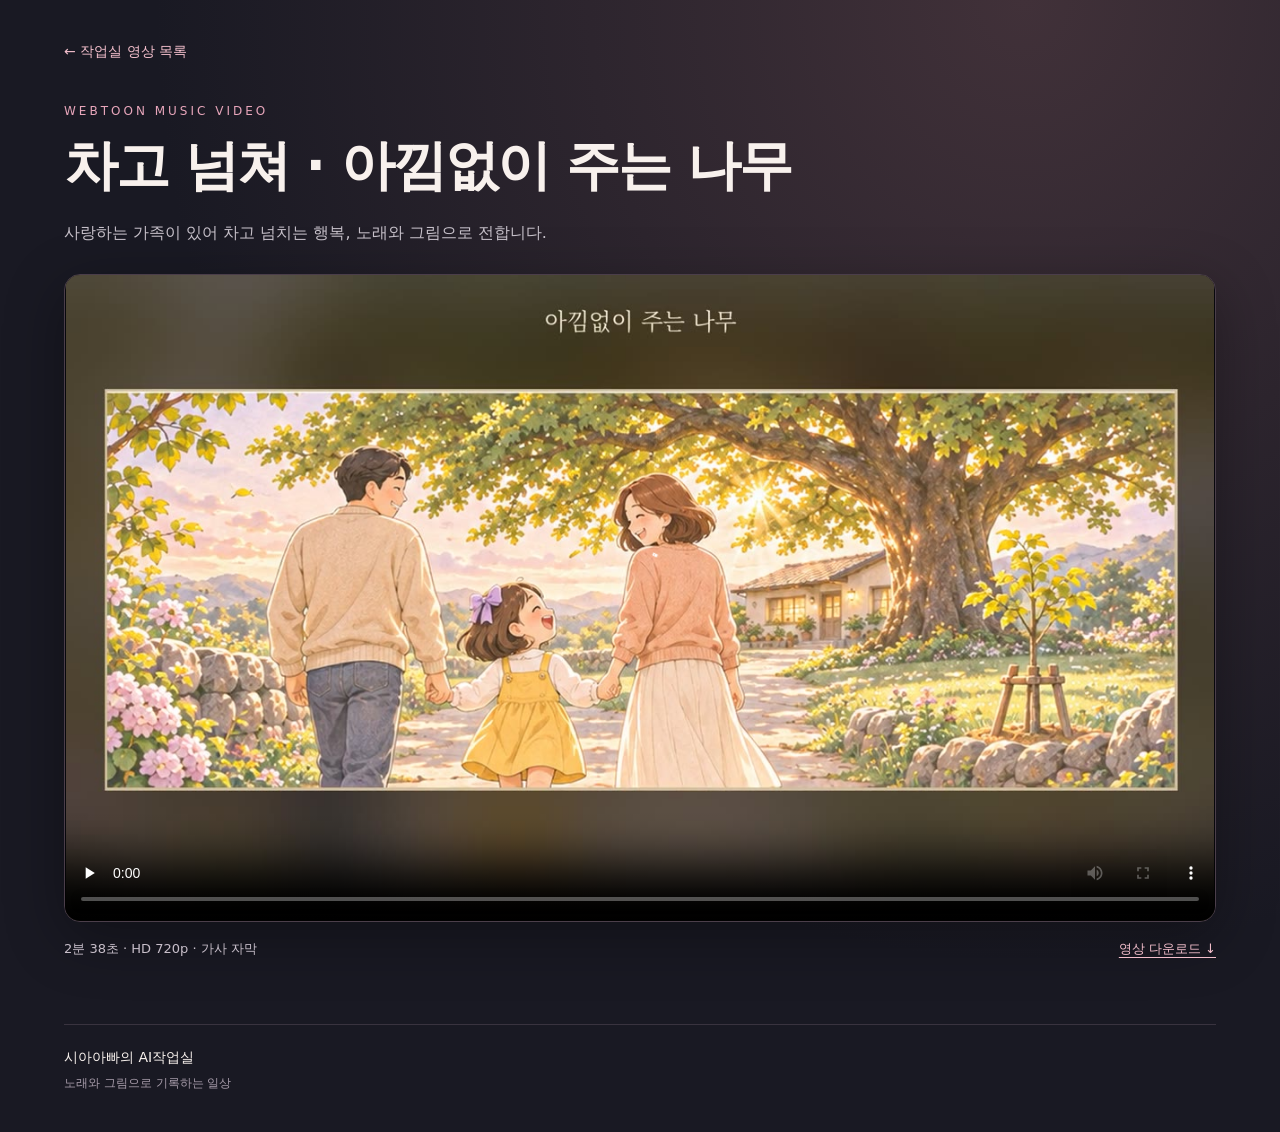
==== videos/overflowing/index.html @ 5802d0f3 "Add 차고 넘쳐 family lyric video with playback and download page" ====
<!doctype html>
<html lang="ko">
<head>
<meta charset="utf-8">
<meta http-equiv="Content-Security-Policy" content="default-src 'none'; script-src 'self'; style-src 'self'; img-src 'self'; media-src 'self'; base-uri 'none'; object-src 'none'; form-action 'none'; upgrade-insecure-requests">
<meta name="viewport" content="width=device-width,initial-scale=1">
<meta name="referrer" content="no-referrer">
<meta name="theme-color" content="#191923">
<title>차고 넘쳐 · 아낌없이 주는 나무 · 웹툰 뮤직비디오 | 시아아빠의 AI작업실</title>
<meta name="description" content="가족과 함께하는 일상의 행복을 노래와 웹툰, 가사 자막으로 담은 뮤직비디오.">
<meta property="og:title" content="차고 넘쳐 · 아낌없이 주는 나무 · 웹툰 뮤직비디오">
<meta property="og:description" content="가족과 함께하는 일상의 행복을 노래와 웹툰으로 만나보세요.">
<meta property="og:image" content="https://tkooya-09.github.io/assets/video/overflowing-poster.jpg">
<meta property="og:url" content="https://tkooya-09.github.io/videos/overflowing/">
<meta property="og:type" content="video.other">
<link rel="stylesheet" href="../../assets/app/video.css">
<script defer src="../../assets/app/video.js"></script>
</head>
<body><main>
<a class="back" href="../../#video">← 작업실 영상 목록</a>
<div class="heading"><p class="eyebrow">WEBTOON MUSIC VIDEO</p><h1>차고 넘쳐 · 아낌없이 주는 나무</h1><p>사랑하는 가족이 있어 차고 넘치는 행복, 노래와 그림으로 전합니다.</p></div>
<div class="player"><video id="video" controls playsinline preload="none" poster="../../assets/video/overflowing-poster.jpg" aria-label="차고 넘쳐 · 아낌없이 주는 나무 웹툰 뮤직비디오"><source src="../../assets/video/overflowing-webtoon.mp4" type="video/mp4">이 브라우저에서는 영상을 재생할 수 없습니다. 아래 영상 파일 열기를 이용해 주세요.</video></div>
<p id="playback-status" role="status"></p>
<div class="details"><span>2분 38초 · HD 720p · 가사 자막</span><a href="../../assets/video/overflowing-webtoon.mp4" download="차고넘쳐_웹툰_뮤직비디오.mp4">영상 다운로드 ↓</a></div>
<footer>시아아빠의 AI작업실 <span>노래와 그림으로 기록하는 일상</span></footer>
</main></body></html>
---- assets/app/video.css ----
:root{color-scheme:dark;font-family:system-ui,-apple-system,"Noto Sans KR",sans-serif;background:#191923;color:#f8f1ed}*{box-sizing:border-box}body{margin:0;background:radial-gradient(ellipse at 80% 0,#413139,transparent 60%);min-height:100svh}main{max-width:1200px;margin:0 auto;padding:30px 24px 40px;min-width:0}a{color:#f3bfcc;text-underline-offset:4px}.back{display:inline-flex;align-items:center;min-height:44px;text-decoration:none;font-size:14px}.heading{margin:30px 0 26px}.eyebrow{color:#e8a6bb;font-size:12px;letter-spacing:3px}h1{font-size:clamp(34px,6vw,54px);letter-spacing:-2px;margin:8px 0 14px}.heading>p:last-child{color:#c6c0c9;line-height:1.8}.player{aspect-ratio:16/9;border-radius:16px;overflow:hidden;background:#08080d;border:1px solid #4b3e4a;box-shadow:0 16px 60px #0005}video{display:block;width:100%;height:100%;object-fit:contain}#playback-status:empty{display:none}#playback-status{line-height:1.7;color:#ffd5df}.details{display:flex;justify-content:space-between;gap:16px;flex-wrap:wrap;margin-top:18px;font-size:13px;color:#c8bfca}.details a{min-height:44px;display:inline-flex;align-items:flex-start}footer{margin-top:40px;padding-top:24px;border-top:1px solid #39333f;font-size:14px}footer span{display:block;color:#a79caa;font-size:12px;margin-top:8px}@media(max-width:600px){main{padding:16px}.heading{margin:18px 0}.heading>p:last-child{font-size:14px}.player{border-radius:10px}.details{gap:8px}footer{margin-top:24px}}a:focus-visible,video:focus-visible{outline:3px solid #f2adc6;outline-offset:4px}
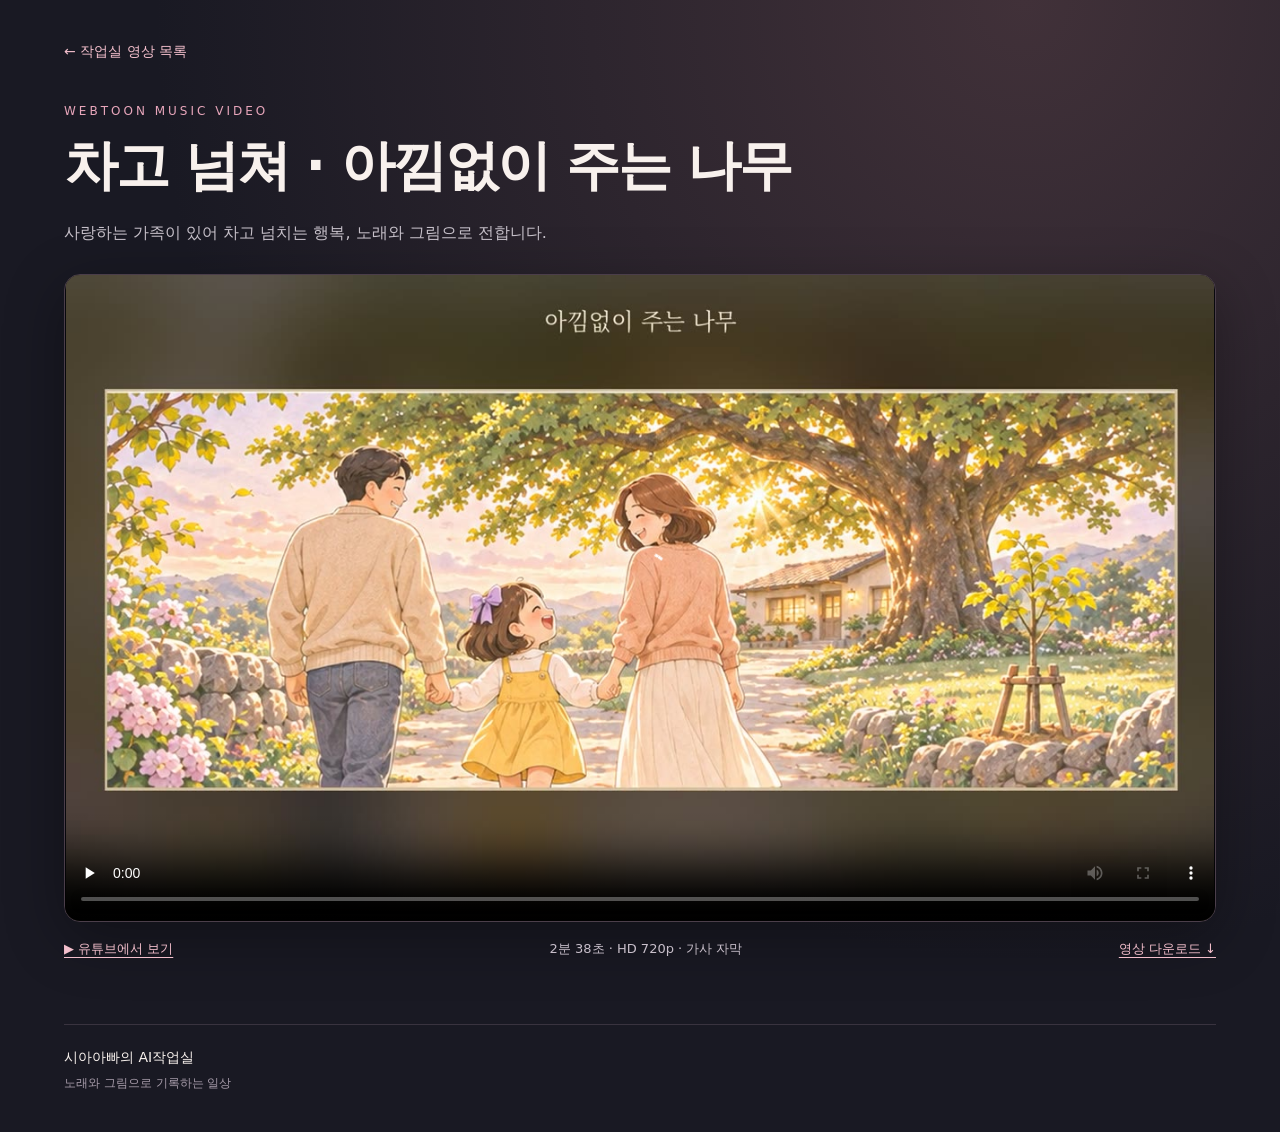
==== commit 08b368a1: "Link Overflowing music and video pages to published YouTube video" ====
--- a/videos/overflowing/index.html
+++ b/videos/overflowing/index.html
@@ -21,6 +21,6 @@
 <div class="heading"><p class="eyebrow">WEBTOON MUSIC VIDEO</p><h1>차고 넘쳐 · 아낌없이 주는 나무</h1><p>사랑하는 가족이 있어 차고 넘치는 행복, 노래와 그림으로 전합니다.</p></div>
 <div class="player"><video id="video" controls playsinline preload="none" poster="../../assets/video/overflowing-poster.jpg" aria-label="차고 넘쳐 · 아낌없이 주는 나무 웹툰 뮤직비디오"><source src="../../assets/video/overflowing-webtoon.mp4" type="video/mp4">이 브라우저에서는 영상을 재생할 수 없습니다. 아래 영상 파일 열기를 이용해 주세요.</video></div>
 <p id="playback-status" role="status"></p>
-<div class="details"><span>2분 38초 · HD 720p · 가사 자막</span><a href="../../assets/video/overflowing-webtoon.mp4" download="차고넘쳐_웹툰_뮤직비디오.mp4">영상 다운로드 ↓</a></div>
+<div class="details"><a href="https://www.youtube.com/watch?v=FYp2ZVP5x_U" target="_blank" rel="noopener noreferrer">▶ 유튜브에서 보기</a><span>2분 38초 · HD 720p · 가사 자막</span><a href="../../assets/video/overflowing-webtoon.mp4" download="차고넘쳐_웹툰_뮤직비디오.mp4">영상 다운로드 ↓</a></div>
 <footer>시아아빠의 AI작업실 <span>노래와 그림으로 기록하는 일상</span></footer>
 </main></body></html>
